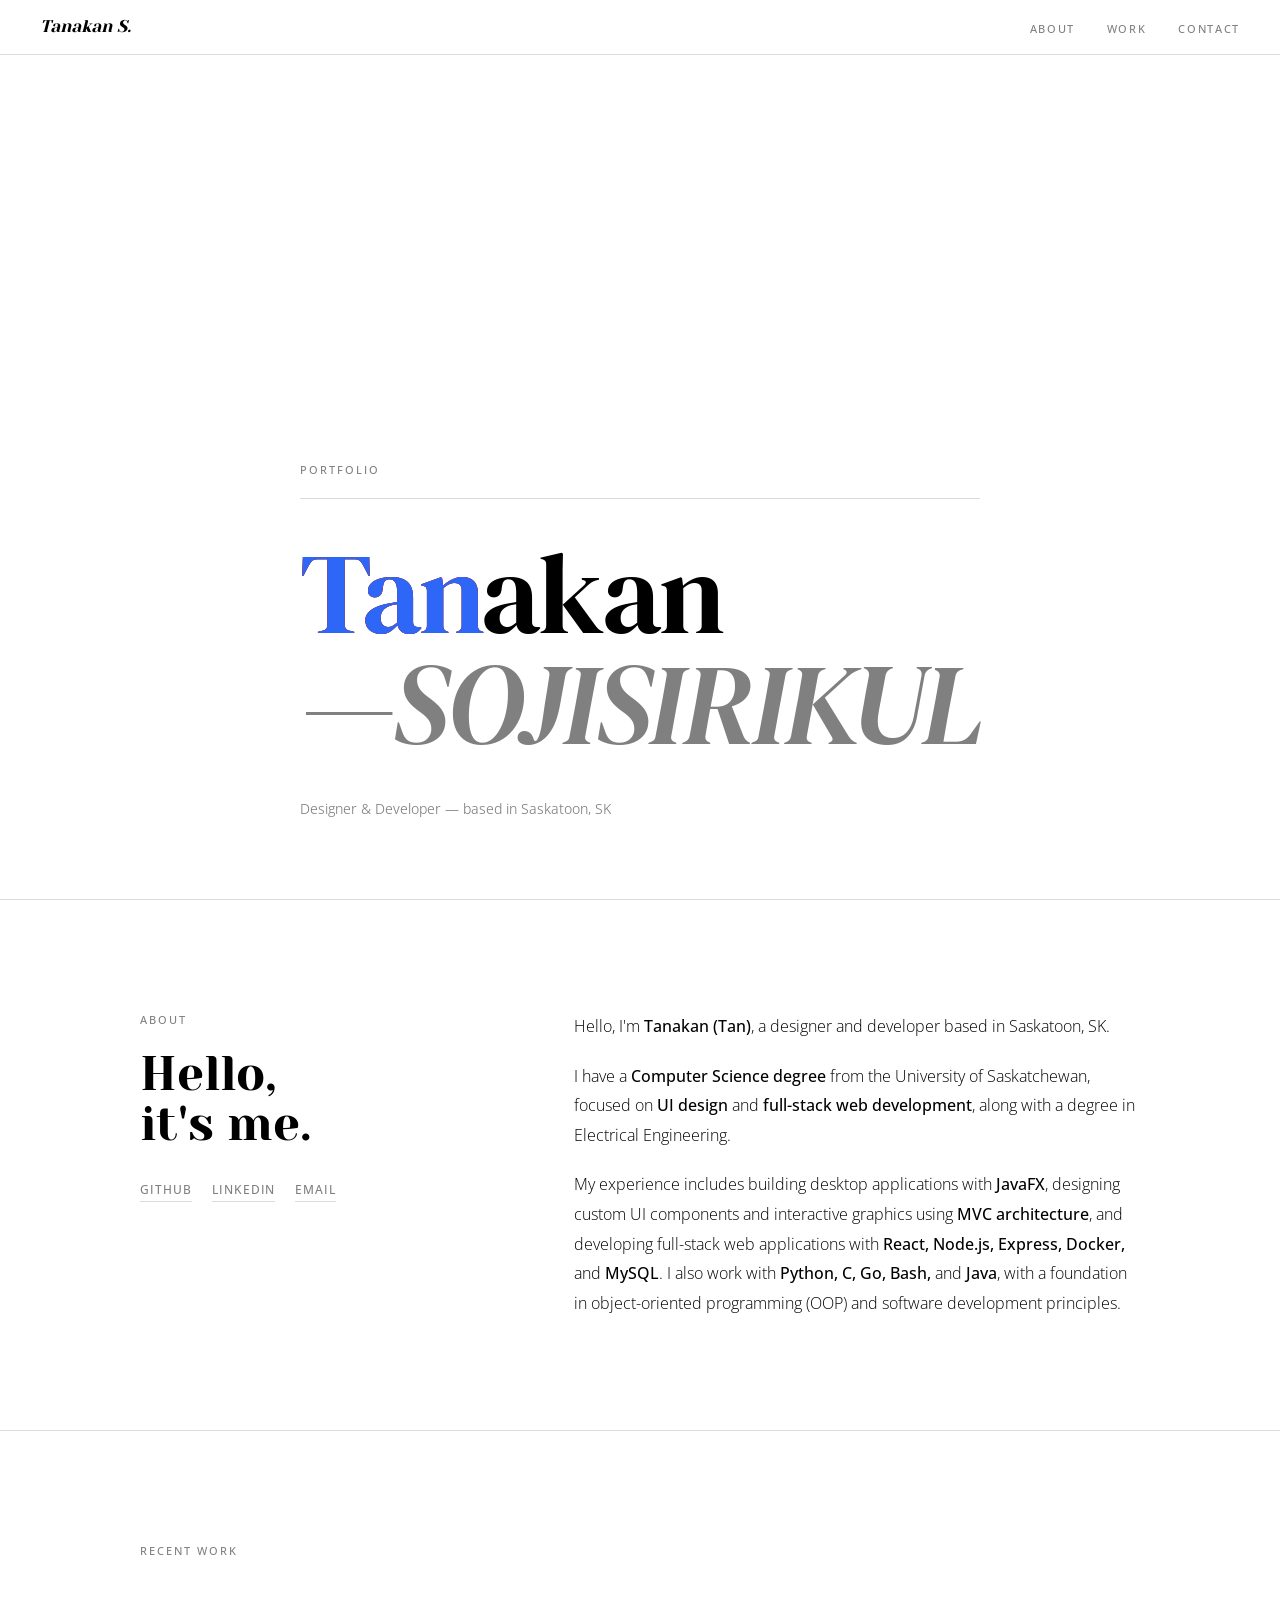
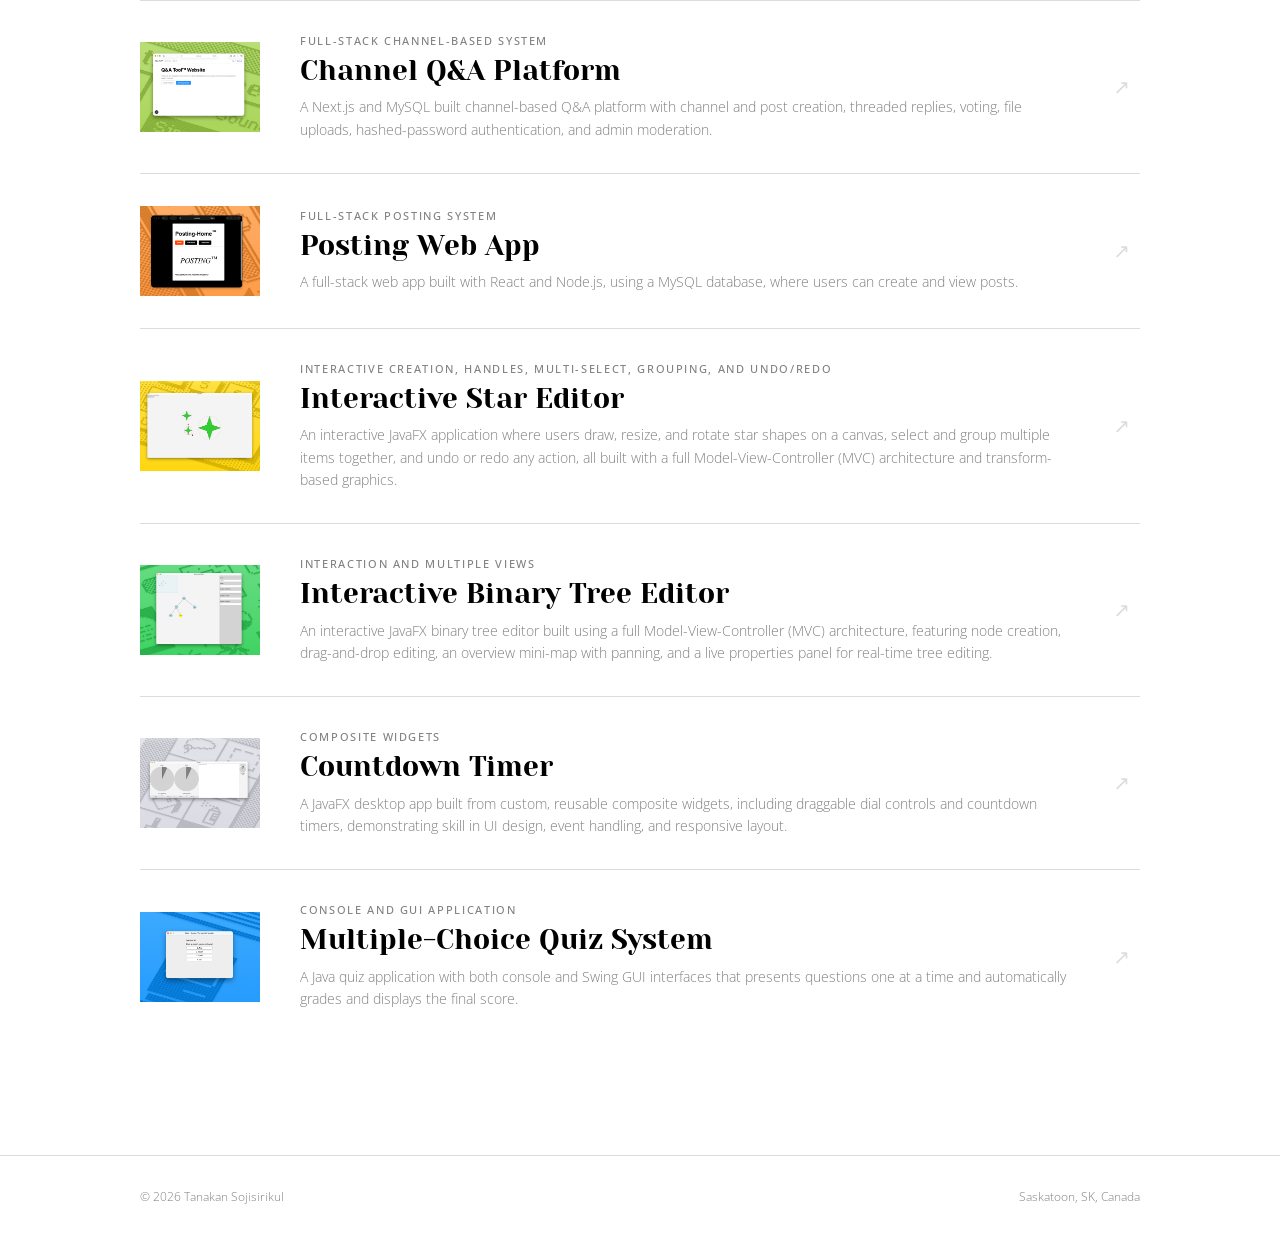
==== index.html @ da5c062e "update font" ====
<!DOCTYPE html>
<html lang="en">

<head>
    <meta charset="UTF-8" />
    <meta name="viewport" content="width=device-width, initial-scale=1.0" />
    <title>Tanakan S. — Portfolio</title>

    <!-- google font -->
    <link rel="preconnect" href="https://fonts.googleapis.com">
    <link rel="preconnect" href="https://fonts.gstatic.com" crossorigin>
    <link href="https://fonts.googleapis.com/css2?family=DM+Serif+Display:ital@0;1&family=Open+Sans:ital,wght@0,300..800;1,300..800&family=Yeseva+One&display=swap" rel="stylesheet">
        
    <!-- external web style -->
    <link rel="stylesheet" href="style.css" />
</head>

<body>

    <div id="view-home">


        <!-- navigation bar -->
        <nav id="navbar">
            <a id="nav-logo" href="index.html">Tanakan S.</a>
            <ul id="navbar-links">
                <li><a href="#about-section">About</a></li>
                <li><a href="#work-section">Work</a></li>
                <li><a href="mailto:soji.tanakan@gmail.com">Contact</a></li>
            </ul>
        </nav>


        <!-- hero -->
        <section id="hero-section">
            <div class="container">

                <div id="hero-label">
                    <span>Portfolio</span>
                </div>

                <h1 id="hero-heading">
                    <span class="glitch" data-text="Tan">Tanakan</span><br />
                    <em>&mdash;SOJISIRIKUL</em>
                </h1>

                <p id="hero-sub">Designer &amp; Developer — based in Saskatoon, SK</p>

            </div>
        </section>

        <!-- about -->
        <section id="about-section">
            <div class="container">
                <div class="two-col">

                    <div class="col-left">
                        <p class="eyebrow">About</p>
                        <h2 class="about-heading">Hello,<br />it's me.</h2>
                        <div class="link-row">
                            <a class="text-link" href="https://github.com/tas199" target="_blank">GitHub</a>
                            <a class="text-link" href="https://www.linkedin.com/in/tansoji/" target="_blank">LinkedIn</a>
                            <a class="text-link" href="mailto:soji.tanakan@gmail.com">Email</a>
                        </div>
                    </div>

                    <div class="col-right bio-text">
                        <p>
                            Hello, I'm <strong>Tanakan (Tan)</strong>, a designer and developer based in Saskatoon, SK.
                        </p>
                        <p>
                            I have a <strong>Computer Science degree</strong> from the University of Saskatchewan, focused on <strong>UI design</strong> and <strong>full-stack web development</strong>, along with a degree in Electrical Engineering.
                        </p>
                        <p>
                            My experience includes building desktop applications with <strong>JavaFX</strong>, designing custom UI components and interactive graphics using <strong>MVC architecture</strong>, and developing full-stack web applications with <strong>React, Node.js, Express, Docker,</strong> and <strong>MySQL</strong>. I also work with <strong>Python, C, Go, Bash,</strong> and <strong>Java</strong>, with a foundation in object-oriented programming (OOP) and software development principles.
                        </p>
                    </div>

                </div>
            </div>
        </section>

        <!-- projects -->
        <section id="work-section">
            <div class="container">

                <p class="eyebrow">Recent Work</p>

                <div id="project-list">

                    <!-- project cmpt353_qa -->
                    <a class="project-row" href="projects/cmpt353_qa.html">
                        <div class="project-thumb">
                            <img src="images/cmpt353_qa/cover.png" alt="cmpt353_qa" />
                        </div>
                        <div class="project-info">
                            <p class="project-tag">Full-Stack Channel-Based System</p>
                            <h3 class="project-title">Channel Q&A Platform</h3>
                            <p class="project-desc">A Next.js and MySQL built channel-based Q&A platform with channel and post creation, threaded replies, voting, file uploads, hashed-password authentication, and admin moderation.</p>
                        </div>
                        <span class="project-arrow">↗ &nbsp</span>
                    </a>

                    <!-- project cmpt353_a4 -->
                    <a class="project-row" href="projects/cmpt353_a4.html">
                        <div class="project-thumb">
                            <img src="images/cmpt353_a4/cover.png" alt="cmpt353_a4" />
                        </div>
                        <div class="project-info">
                            <p class="project-tag">Full-Stack Posting System</p>
                            <h3 class="project-title">Posting Web App</h3>
                            <p class="project-desc">A full-stack web app built with React and Node.js, using a MySQL database, where users can create and view posts.</p>
                        </div>
                        <span class="project-arrow">↗ &nbsp</span>
                    </a>

                    <!-- project cmpt381_a4 -->
                    <a class="project-row" href="projects/cmpt381_a4.html">
                        <div class="project-thumb">
                            <img src="images/cmpt381_a4/cover.png" alt="cmpt381_a4" />
                        </div>
                        <div class="project-info">
                            <p class="project-tag">Interactive Creation, Handles, Multi-Select, Grouping, and Undo/Redo</p>
                            <h3 class="project-title">Interactive Star Editor</h3>
                            <p class="project-desc">An interactive JavaFX application where users draw, resize, and rotate star shapes on a canvas, select and group multiple items together, and undo or redo any action, all built with a full Model-View-Controller (MVC) architecture and transform-based graphics.</p>
                        </div>
                        <span class="project-arrow">↗ &nbsp</span>
                    </a>

                    <!-- project cmpt381_a3 -->
                    <a class="project-row" href="projects/cmpt381_a3.html">
                        <div class="project-thumb">
                            <img src="images/cmpt381_a3/cover.png" alt="cmpt381_a3" />
                        </div>
                        <div class="project-info">
                            <p class="project-tag">Interaction and Multiple Views</p>
                            <h3 class="project-title">Interactive Binary Tree Editor</h3>
                            <p class="project-desc">An interactive JavaFX binary tree editor built using a full Model-View-Controller (MVC) architecture, featuring node creation, drag-and-drop editing, an overview mini-map with panning, and a live properties panel for real-time tree editing.</p>
                        </div>
                        <span class="project-arrow">↗ &nbsp</span>
                    </a>

                    <!-- project cmpt381_a2 -->
                    <a class="project-row" href="projects/cmpt381_a2.html">
                        <div class="project-thumb">
                            <img src="images/cmpt381_a2/cover.png" alt="cmpt381_a2" />
                        </div>
                        <div class="project-info">
                            <p class="project-tag">Composite Widgets</p>
                            <h3 class="project-title">Countdown Timer</h3>
                            <p class="project-desc">A JavaFX desktop app built from custom, reusable composite widgets, including draggable dial controls and countdown timers, demonstrating skill in UI design, event handling, and responsive layout.</p>
                        </div>
                        <span class="project-arrow">↗ &nbsp</span>
                    </a>

                    <!-- project cmpt270_a5 -->
                    <a class="project-row" href="projects/cmpt270_a5.html">
                        <div class="project-thumb">
                            <img src="images/cmpt270_a5/cover.png" alt="cmpt270_a5" />
                        </div>
                        <div class="project-info">
                            <p class="project-tag">Console and GUI Application</p>
                            <h3 class="project-title">Multiple-Choice Quiz System</h3>
                            <p class="project-desc">A Java quiz application with both console and Swing GUI interfaces that presents questions one at a time and automatically grades and displays the final score.</p>
                        </div>
                        <span class="project-arrow">↗ &nbsp</span>
                    </a>

                    <!-- additional project -->
                </div>
            </div>
        </section>

        <!-- footer -->
        <footer id="site-footer">
            <div class="container footer-inner">
                <span>© 2026 Tanakan Sojisirikul</span>
                <span>Saskatoon, SK, Canada</span>
            </div>
        </footer>
    
    </div>

</body>
</html>
---- style.css ----
/*
 * css variables and reset
 */
:root {
    --font-hero     : "DM Serif Display", serif;
    --font-heading  : "Yeseva One", serif;
    --font-body     : "Open Sans", sans-serif, system-ui;

    --color-ink     : black;
    --color-muted   : gray;
    --color-border  : gainsboro;
    --color-hover   : whitesmoke;

    --max-width     : 1080px;
    --side-padding  : 2.5rem;
    --section-gap   : 7rem;
    --nav-height    : 55px;
}

* {
    box-sizing: border-box;
    margin: 0;
    padding: 0;
}

*::before {
    box-sizing: border-box;
    margin: 0;
    padding: 0;
}

*::after {
    box-sizing: border-box;
    margin: 0;
    padding: 0;
}

html {
    scroll-behavior: smooth;
}

body {
    font-family: var(--font-body);
    color: var(--color-ink);
    background: white;
    line-height: 1.5;
    -webkit-font-smoothing: antialiased;
}

img {
    display: block;
    max-width: 100%;
}

a {
    color: inherit;
    text-decoration: none;
}

ul {
    list-style: none;
}

button {
    border: none;
    background: none;
    font: inherit;
    cursor: pointer;
    padding: 0;
}

strong {
    font-weight: 500;
}

/*
 * navigation bar
 */
#navbar {
    position: fixed;
    top: 0;
    left: 0;
    right: 0;
    height: var(--nav-height);
    display: flex;
    align-items: center;
    justify-content: space-between;
    padding: 0 var(--side-padding);
    background: white;
    border-bottom: 1px solid var(--color-border);
    z-index: 100;
}

#nav-logo {
    font-family: var(--font-heading);
    font-style: italic;
    font-size: 1.0625rem;
    cursor: pointer;
}

#navbar-links {
    display: flex;
    gap: 2rem;
}

#navbar-links a {
    font-size: 0.6875rem;
    font-weight: 500;
    letter-spacing: 0.15em;
    text-transform: uppercase;
    color: var(--color-muted);
    cursor: pointer;
    transition: color 0.15s;
}

#navbar-links a:hover {
    color: var(--color-ink);
}

/*
 * hero title
 */
.container {
    max-width: var(--max-width);
    margin: 0 auto;
    padding: 0 var(--side-padding);
}

#hero-section {
    min-height: 100vh;
    display: flex;
    align-items: flex-end;
    padding-top: var(--nav-height);
    padding-bottom: 5rem;
    border-bottom: 1px solid var(--color-border);
}

#hero-label {
    display: flex;
    justify-content: space-between;
    font-size: 0.6875rem;
    font-weight: 500;
    letter-spacing: 0.18em;
    text-transform: uppercase;
    color: var(--color-muted);
    border-bottom: 1px solid var(--color-border);
    padding-bottom: 1.25rem;
    margin-bottom: 2.5rem;
}

#hero-heading {
    font-family: var(--font-hero);
    font-size: clamp(3.5rem, 9vw, 8rem);
    font-weight: 400;
    line-height: 0.95;
    letter-spacing: -0.025em;
    margin-bottom: 2.5rem;
}

#hero-heading em {
    font-style: italic;
    color: var(--color-muted);
}

/* glitch effect */
.glitch {
    position: relative;
    display: inline-block;
    color: black;
}

.glitch::before,
.glitch::after {
    content: attr(data-text);
    position: absolute;
    top: 0;
    left: 0;
    width: 100%;
    color: inherit;
}

.glitch::before {
    color: #EB212E;
    animation: glitch-shift 3s infinite;
}

.glitch::after {
    color: #2E67F8;
    animation: glitch-shift 3s infinite reverse;
}

@keyframes glitch-shift {
    0%, 92%, 100% { transform: translate(0, 0); clip-path: inset(0 0 100% 0); }
    93% { transform: translate(-3px, 1px); clip-path: inset(20% 0 40% 0); }
    94% { transform: translate(3px, -1px); clip-path: inset(60% 0 10% 0); }
    95% { transform: translate(-2px, 2px); clip-path: inset(10% 0 70% 0); }
    96% { transform: translate(2px, -2px); clip-path: inset(80% 0 5% 0); }
    97% { transform: translate(0, 0); clip-path: inset(0 0 100% 0); }
}

@media (prefers-reduced-motion: reduce) {
    .glitch::before,
    .glitch::after {
        animation: none;
        display: none;
    }
}

#hero-sub {
    font-size: 0.875rem;
    font-weight: 350;
    color: var(--color-muted);
}

/*
 * about section
 */
.eyebrow {
    font-size: 0.6875rem;
    font-weight: 500;
    letter-spacing: 0.18em;
    text-transform: uppercase;
    color: var(--color-muted);
    margin-bottom: 1.25rem;
}

.text-link {
    font-size: 0.75rem;
    font-weight: 500;
    letter-spacing: 0.08em;
    text-transform: uppercase;
    color: var(--color-muted);
    border-bottom: 1px solid var(--color-border);
    padding-bottom: 2px;
    transition: color 0.15s, border-color 0.15s;
}

.text-link:hover {
    color: var(--color-ink);
    border-color: var(--color-ink);
}

.two-col {
    display: grid;
    grid-template-columns: 1fr 1.6fr;
    gap: 5rem;
    align-items: start;
}

.col-left {
    position: sticky;
    top: calc(var(--nav-height) + 2rem);
}

#about-section {
    padding: var(--section-gap) 0;
    border-bottom: 1px solid var(--color-border);
}

.about-heading {
    font-family: var(--font-heading);
    font-size: clamp(2rem, 4vw, 3rem);
    font-weight: 400;
    line-height: 1.05;
    margin-bottom: 2rem;
}

.link-row {
    display: flex;
    gap: 1.25rem;
    flex-wrap: wrap;
}

.bio-text p {
    font-size: 1rem;
    font-weight: 300;
    line-height: 1.85;
}

.bio-text p + p {
    margin-top: 1.25rem;
}

/*
 * projects section
 */
 #work-section {
    padding: var(--section-gap) 0;
    border-bottom: 1px solid var(--color-border);
}

#project-list {
    margin-top: 2.5rem;
}

.project-row {
    display: grid;
    grid-template-columns: 120px 1fr 2rem;
    gap: 2.5rem;
    align-items: center;
    padding: 2rem 0;
    border-top: 1px solid var(--color-border);
    cursor: pointer;
    transition: background 0.15s;
}

.project-row:hover {
    background: var(--color-hover);
}

.project-thumb {
    width: 120px;
    aspect-ratio: 4 / 3;
    overflow: hidden;
}

.project-thumb img {
    width: 100%;
    height: 100%;
    object-fit: cover;
}

.project-info {
    min-width: 0;
}

.project-tag {
    font-size: 0.6875rem;
    font-weight: 500;
    letter-spacing: 0.15em;
    text-transform: uppercase;
    color: var(--color-muted);
    margin-bottom: 0.4rem;
}

.project-title {
    font-family: var(--font-heading);
    font-size: clamp(1.2rem, 2.5vw, 1.75rem);
    font-weight: 400;
    line-height: 1.1;
    margin-bottom: 0.6rem;
}

.project-desc {
    font-size: 0.875rem;
    font-weight: 300;
    color: var(--color-muted);
    line-height: 1.6;
}

.project-arrow {
    font-size: 1.25rem;
    color: var(--color-border);
    text-align: right;
    transition: color 0.15s;
}

.project-row:hover .project-arrow {
    color: var(--color-ink);
}

/*
 * footer
 */
#site-footer { padding: 2rem 0; }

.footer-inner {
    display: flex;
    justify-content: space-between;
    font-size: 0.75rem;
    font-weight: 300;
    color: var(--color-muted);
}

/*
 * project detail
 */

#detail-topbar {
    margin-top: var(--nav-height);
    border-bottom: 1px solid var(--color-border);
}

.topbar-inner {
    display: flex;
    justify-content: space-between;
    align-items: center;
    height: 48px;
}

#back-btn {
    font-size: 0.6875rem;
    font-weight: 500;
    letter-spacing: 0.12em;
    text-transform: uppercase;
    color: var(--color-muted);
    transition: color 0.15s;
}

#back-btn:hover {
    color: var(--color-ink);
}

#detail-index {
    font-size: 0.6875rem;
    font-weight: 500;
    letter-spacing: 0.15em;
    text-transform: uppercase;
    color: var(--color-muted);
}

/* hero: title left, meta right */
#detail-hero {
    padding-top: 4rem;
    padding-bottom: 0;
    padding-left: 0;
    padding-right: 0;
}

.detail-header {
    display: grid;
    grid-template-columns: 1fr 1fr;
    gap: 4rem;
    align-items: end;
    margin-bottom: 3rem;
}

#detail-title {
    font-family: var(--font-heading);
    font-size: clamp(2.5rem, 6vw, 5rem);
    font-weight: 400;
    line-height: 0.95;
    letter-spacing: -0.025em;
}

#detail-title em {
    font-style: italic;
    color: var(--color-muted);
}

/* meta rows (year / role / tools / link) */
#detail-meta {
    display: flex;
    flex-direction: column;
    gap: 1.25rem;
}

.meta-row {
    display: flex;
    flex-direction: column;
    gap: 4px;
    padding-top: 1rem;
    border-top: 1px solid var(--color-border);
}

.meta-label {
    font-size: 0.625rem;
    font-weight: 500;
    letter-spacing: 0.2em;
    text-transform: uppercase;
    color: var(--color-muted);
}

.meta-value {
    font-size: 0.9375rem;
    font-weight: 300;
}

.meta-value a {
    border-bottom: 1px solid var(--color-border);
    transition: border-color 0.15s;
}

.meta-value a:hover {
    border-color: var(--color-ink);
}

#detail-cover {
    width: 100%;
    aspect-ratio: 16 / 9;
    object-fit: cover;
}

/* body rows */
.content-row {
    display: grid;
    grid-template-columns: 1fr 1.6fr;
    gap: 4rem;
    padding: 3rem 0;
    border-top: 1px solid var(--color-border);
    align-items: start;
}

.content-row-label {
    font-size: 0.6875rem;
    font-weight: 500;
    letter-spacing: 0.18em;
    text-transform: uppercase;
    color: var(--color-muted);
}

.content-row-text p {
    font-size: 0.9375rem;
    font-weight: 300;
    line-height: 1.8;
}

.content-row-text p + p {
    margin-top: 1rem;
}

/* gallery: wide image on top, two below */
.gallery {
    display: grid;
    grid-template-columns: 1fr 1fr;
    gap: 1px;
    border-top: 1px solid var(--color-border);
    padding-top: 3rem;
    margin-bottom: var(--section-gap);
}

.gallery-item {
    position: relative;
    overflow: hidden;
}

.gallery-item img {
    width: 100%;
    aspect-ratio: 4 / 3;
    object-fit: cover;
    border: 2px solid white;
}

.gallery-item.wide {
    grid-column: 1 / -1;
}

.gallery-item.wide img {
    aspect-ratio: 21 / 9;
    margin-bottom: 1px;
}

.gallery-item figcaption {
    position: absolute;
    left: 0.75rem;
    bottom: 0.75rem;
    max-width: calc(100% - 1.5rem);
    padding: 0.3rem 0.6rem;
    font-size: 0.6875rem;
    font-weight: 500;
    letter-spacing: 0.05em;
    color: gray;
    background: whitesmoke;
    line-height: 1.3;
}

#detail-next {
    border-top: 1px solid var(--color-border);
    padding: 3rem 0;
}

#next-link {
    display: flex;
    align-items: center;
    gap: 2rem;
    cursor: pointer;
}

#next-link .eyebrow {
    margin-bottom: 0.5rem;
}

#next-title {
    font-family: var(--font-heading);
    font-size: clamp(1.5rem, 3.5vw, 2.5rem);
    font-weight: 400;
    letter-spacing: -0.02em;
    transition: color 0.15s;
}

.next-arrow {
    font-size: 1.75rem;
    color: var(--color-border);
    margin-left: auto;
    transition: color 0.15s, transform 0.15s;
}

#next-link:hover #next-title {
    color: var(--color-muted);
}

#next-link:hover .next-arrow {
    color: var(--color-ink);
    transform: translateX(6px);
}

/*
 * mobile responsive
 */
 /* stacks the project rows and two column grids into one column */
 @media (max-width: 720px) {

    .two-col {
        grid-template-columns: 1fr;
        gap: 2.5rem;
    }

    .col-left {
        position: static;
    }

    .project-row {
        grid-template-columns: 1fr 2rem;
        grid-template-rows: auto auto;
    }

    .project-thumb {
        grid-row: 1;
        grid-column: 1 / -1;
        width: 100%;
        aspect-ratio: 16 / 9;
    }

    .project-info {
        grid-row: 2;
        grid-column: 1;
    }

    .project-arrow {
        grid-row: 2;
        grid-column: 2;
        align-self: center;
    }

    .detail-header {
        grid-template-columns: 1fr;
        gap: 2rem;
    }

    .content-row {
        grid-template-columns: 1fr;
        gap: 1rem;
    }

    .gallery {
        grid-template-columns: 1fr;
    }

    .gallery-img.wide {
        grid-column: 1;
    }

}
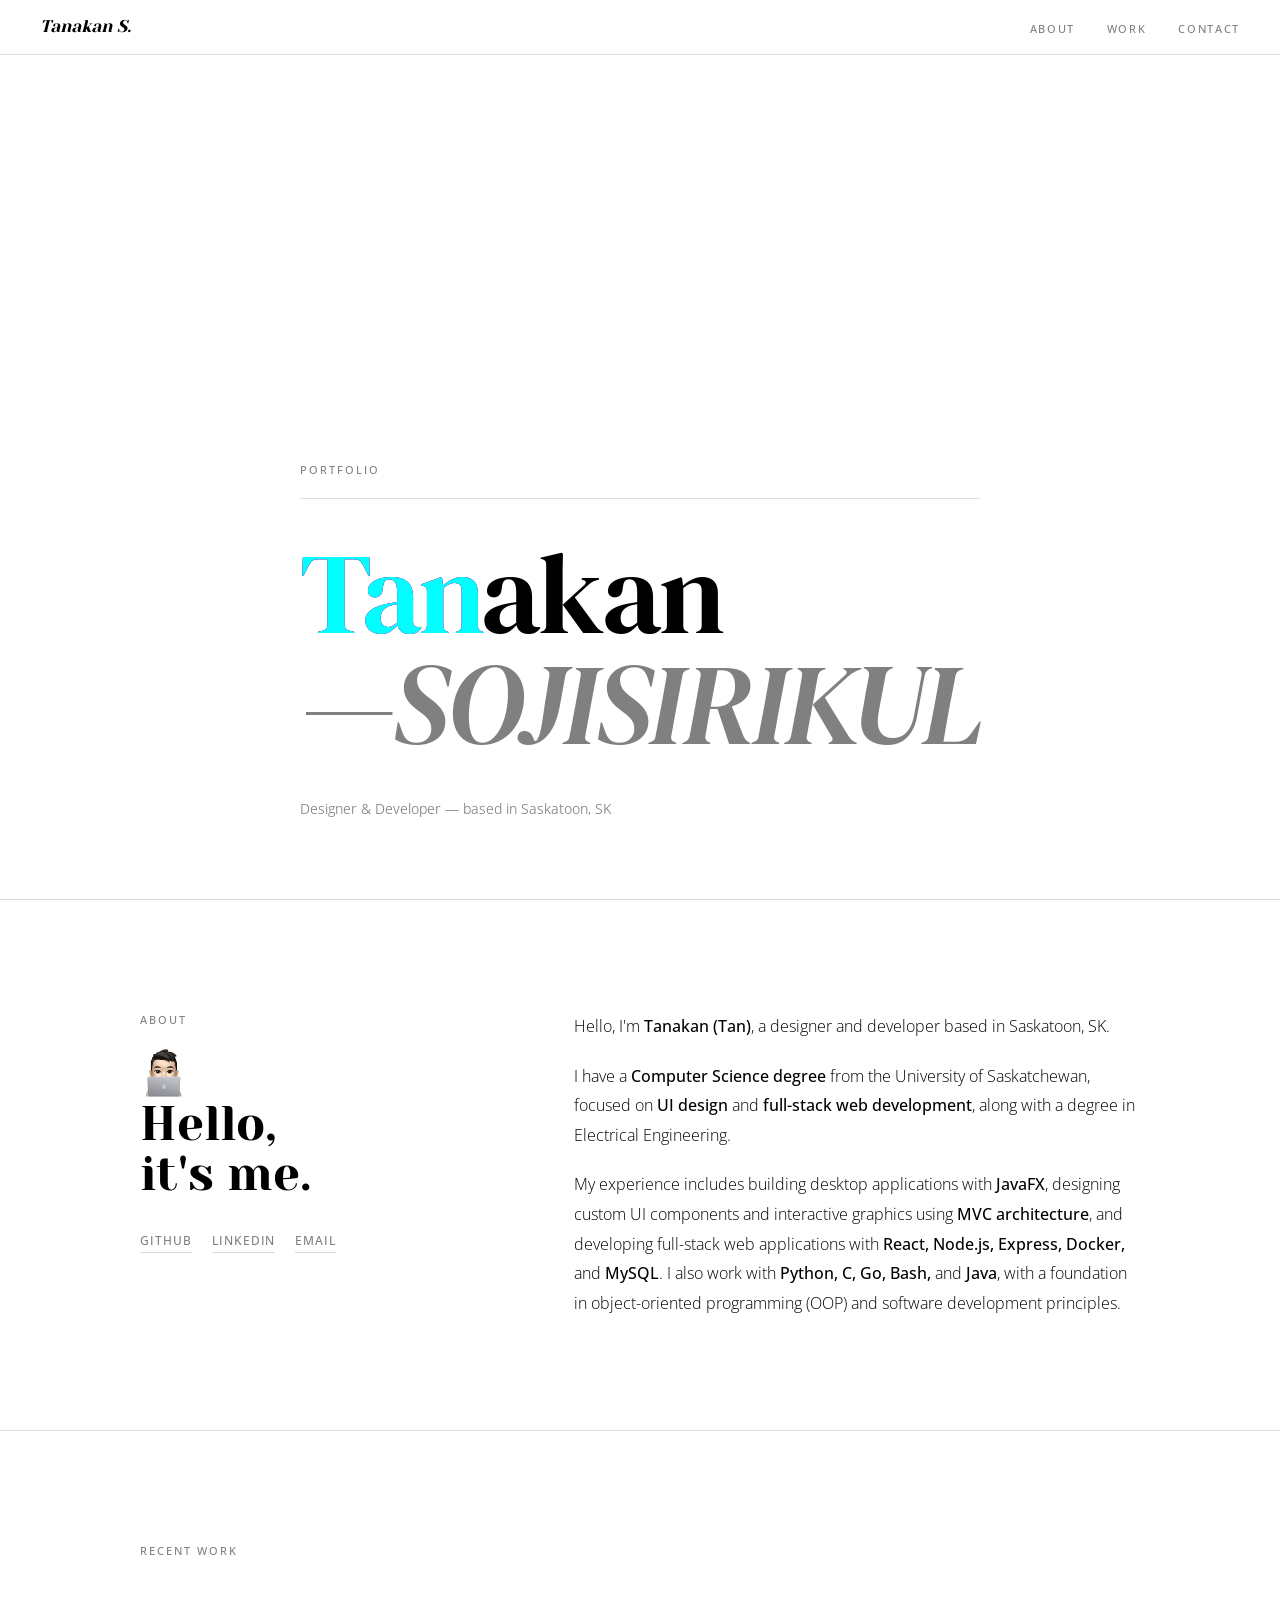
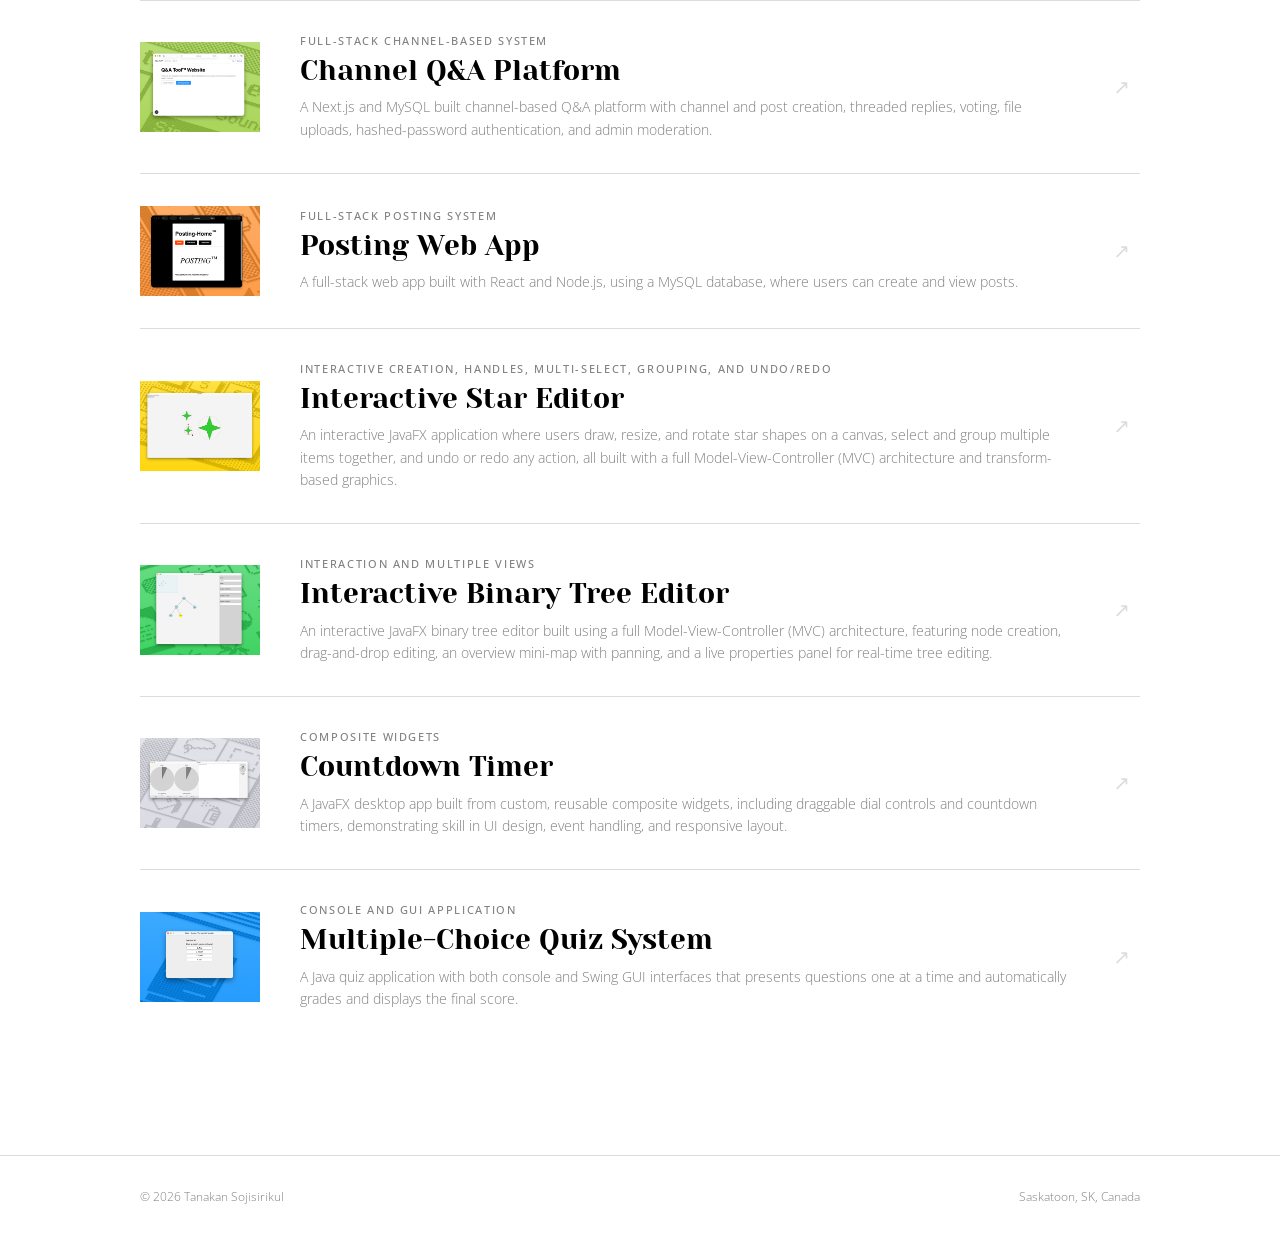
==== commit b5cf9fb8: "add emoji in about heading" ====
--- a/index.html
+++ b/index.html
@@ -56,7 +56,9 @@
 
                     <div class="col-left">
                         <p class="eyebrow">About</p>
-                        <h2 class="about-heading">Hello,<br />it's me.</h2>
+                        <h2 class="about-heading">
+                            <img src="images/other/tan_emoji.png" class="emoji-img" alt="Tan emoji"><br />Hello,<br />it's me.
+                        </h2>
                         <div class="link-row">
                             <a class="text-link" href="https://github.com/tas199" target="_blank">GitHub</a>
                             <a class="text-link" href="https://www.linkedin.com/in/tansoji/" target="_blank">LinkedIn</a>
--- a/style.css
+++ b/style.css
@@ -180,12 +180,12 @@
 }
 
 .glitch::before {
-    color: #EB212E;
+    color: magenta;
     animation: glitch-shift 3s infinite;
 }
 
 .glitch::after {
-    color: #2E67F8;
+    color: cyan;
     animation: glitch-shift 3s infinite reverse;
 }
 
@@ -263,6 +263,13 @@
     font-weight: 400;
     line-height: 1.05;
     margin-bottom: 2rem;
+}
+
+.emoji-img {
+  height: 1em;
+  width: 1em;
+  vertical-align: -0.15em;
+  display: inline-block;
 }
 
 .link-row {
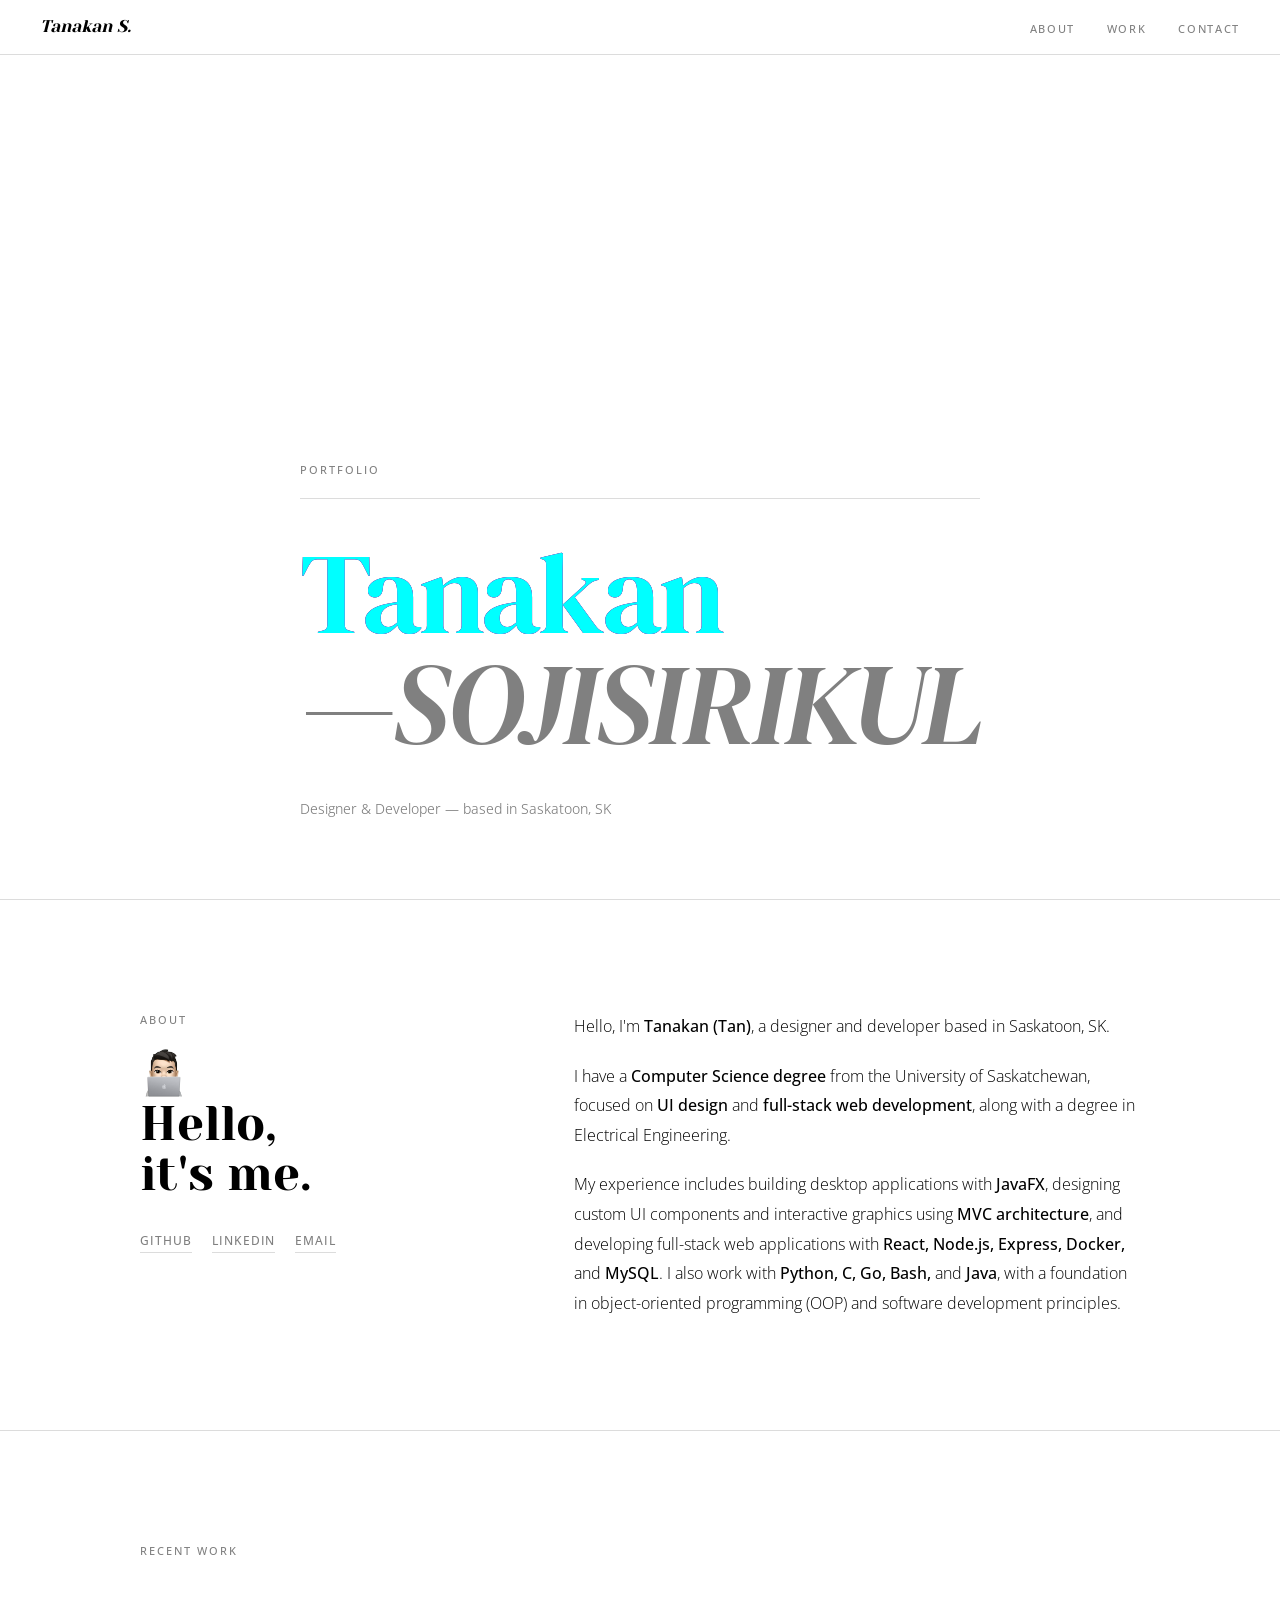
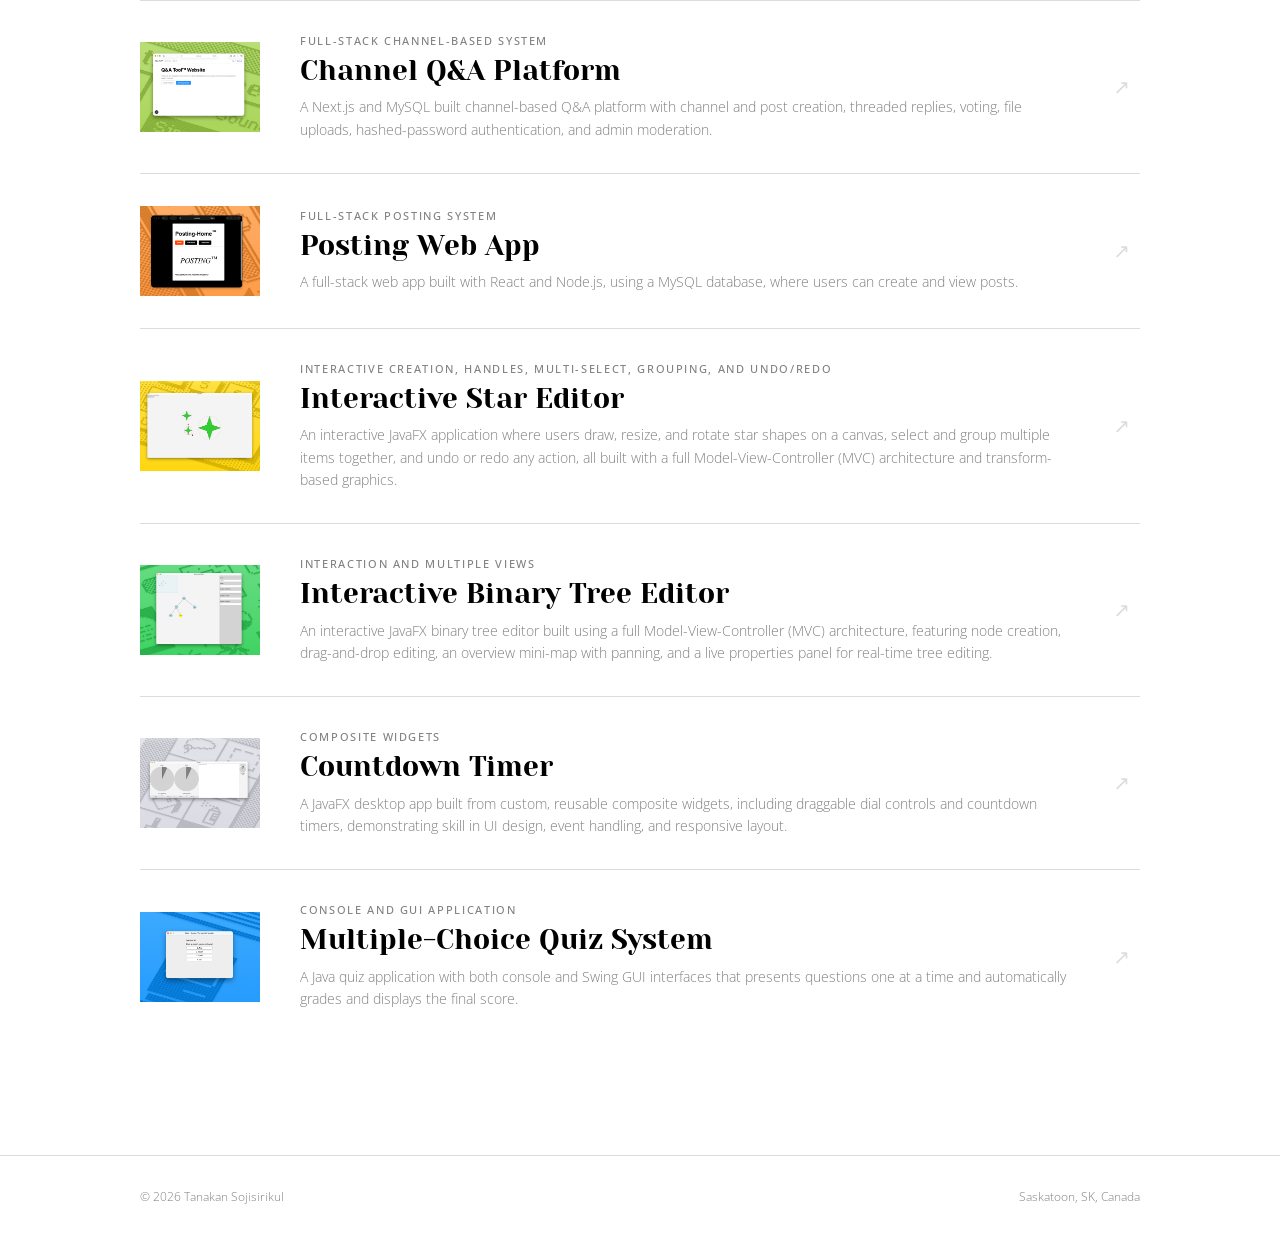
==== commit 5aac5642: "improve glitch effect" ====
--- a/index.html
+++ b/index.html
@@ -40,7 +40,7 @@
                 </div>
 
                 <h1 id="hero-heading">
-                    <span class="glitch" data-text="Tan">Tanakan</span><br />
+                    <span class="glitch" data-text="Tanakan">Tanakan</span><br />
                     <em>&mdash;SOJISIRIKUL</em>
                 </h1>
 
--- a/style.css
+++ b/style.css
@@ -162,7 +162,15 @@
     color: var(--color-muted);
 }
 
-/* glitch effect */
+#hero-sub {
+    font-size: 0.875rem;
+    font-weight: 350;
+    color: var(--color-muted);
+}
+
+/* 
+ * glitch effect 
+ */
 .glitch {
     position: relative;
     display: inline-block;
@@ -181,12 +189,12 @@
 
 .glitch::before {
     color: magenta;
-    animation: glitch-shift 3s infinite;
+    animation: glitch-shift 1.5s infinite;
 }
 
 .glitch::after {
     color: cyan;
-    animation: glitch-shift 3s infinite reverse;
+    animation: glitch-shift 1.5s infinite reverse;
 }
 
 @keyframes glitch-shift {
@@ -204,12 +212,6 @@
         animation: none;
         display: none;
     }
-}
-
-#hero-sub {
-    font-size: 0.875rem;
-    font-weight: 350;
-    color: var(--color-muted);
 }
 
 /*
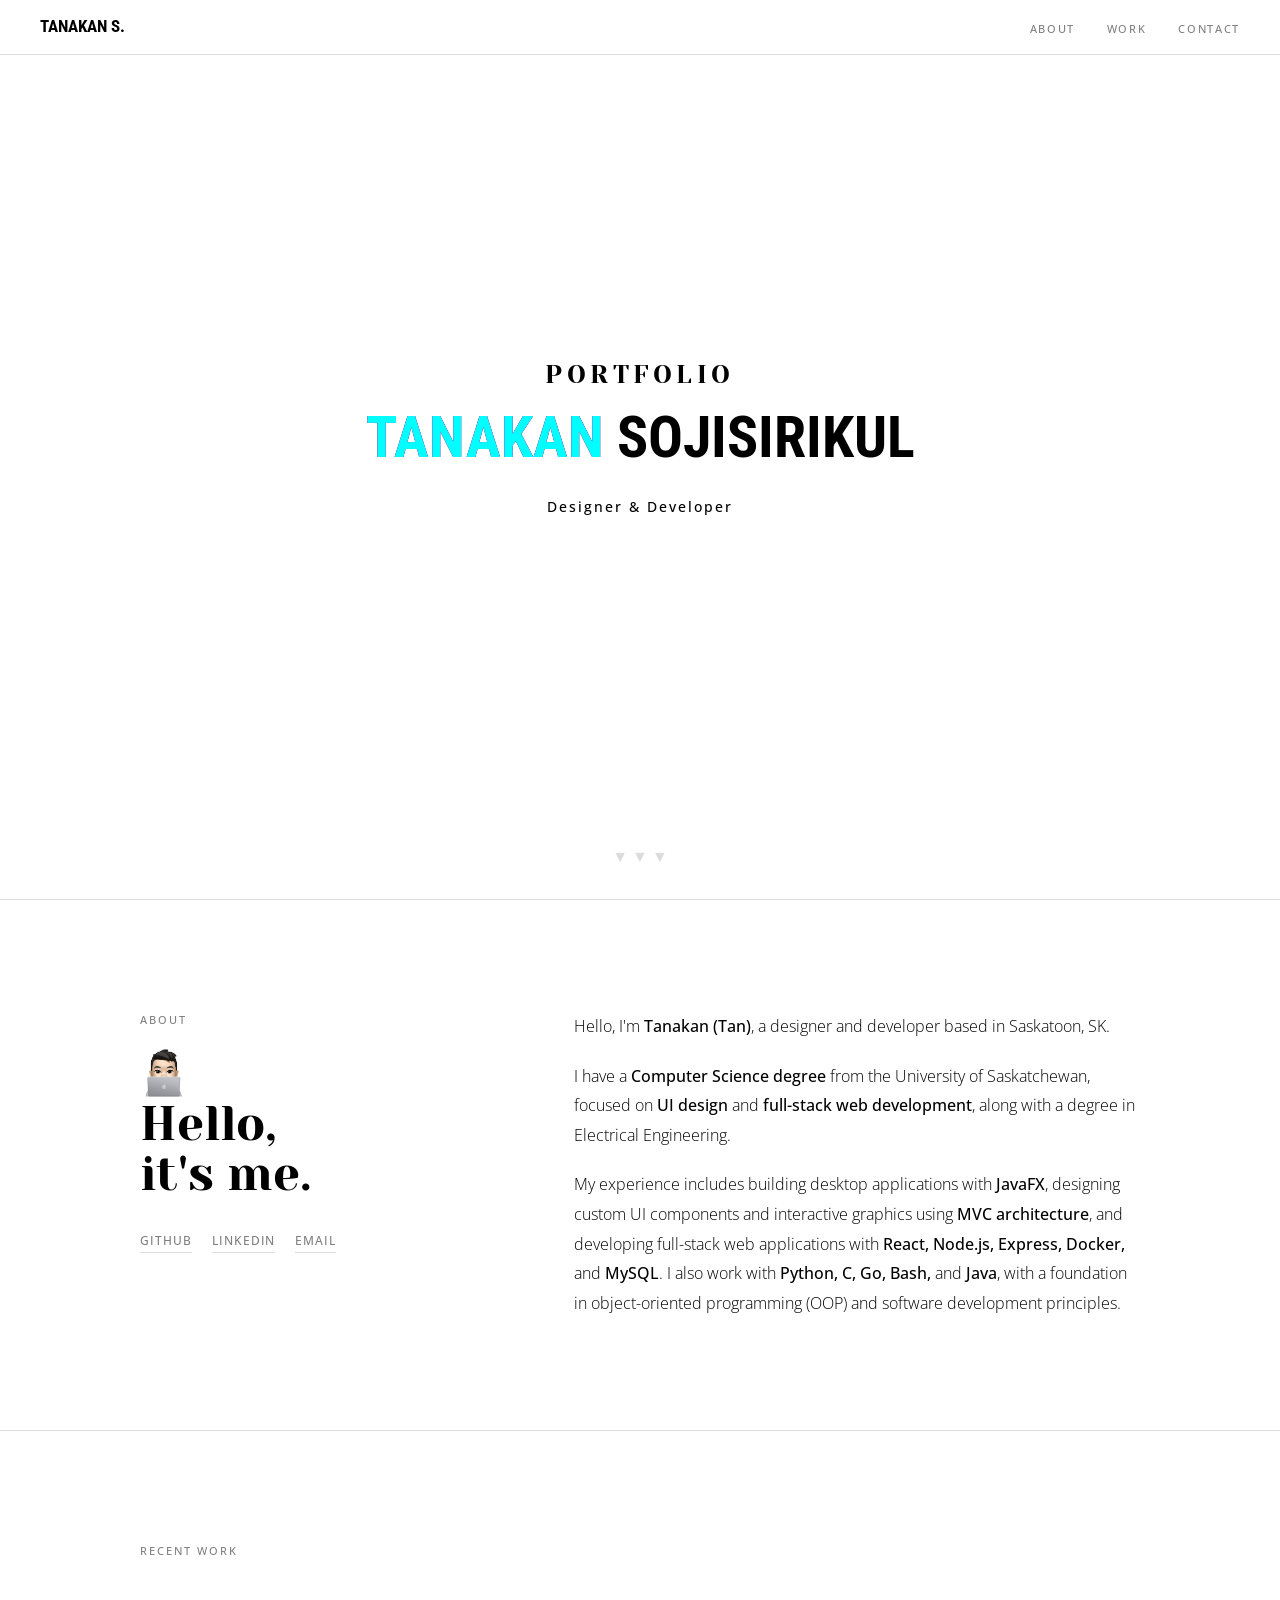
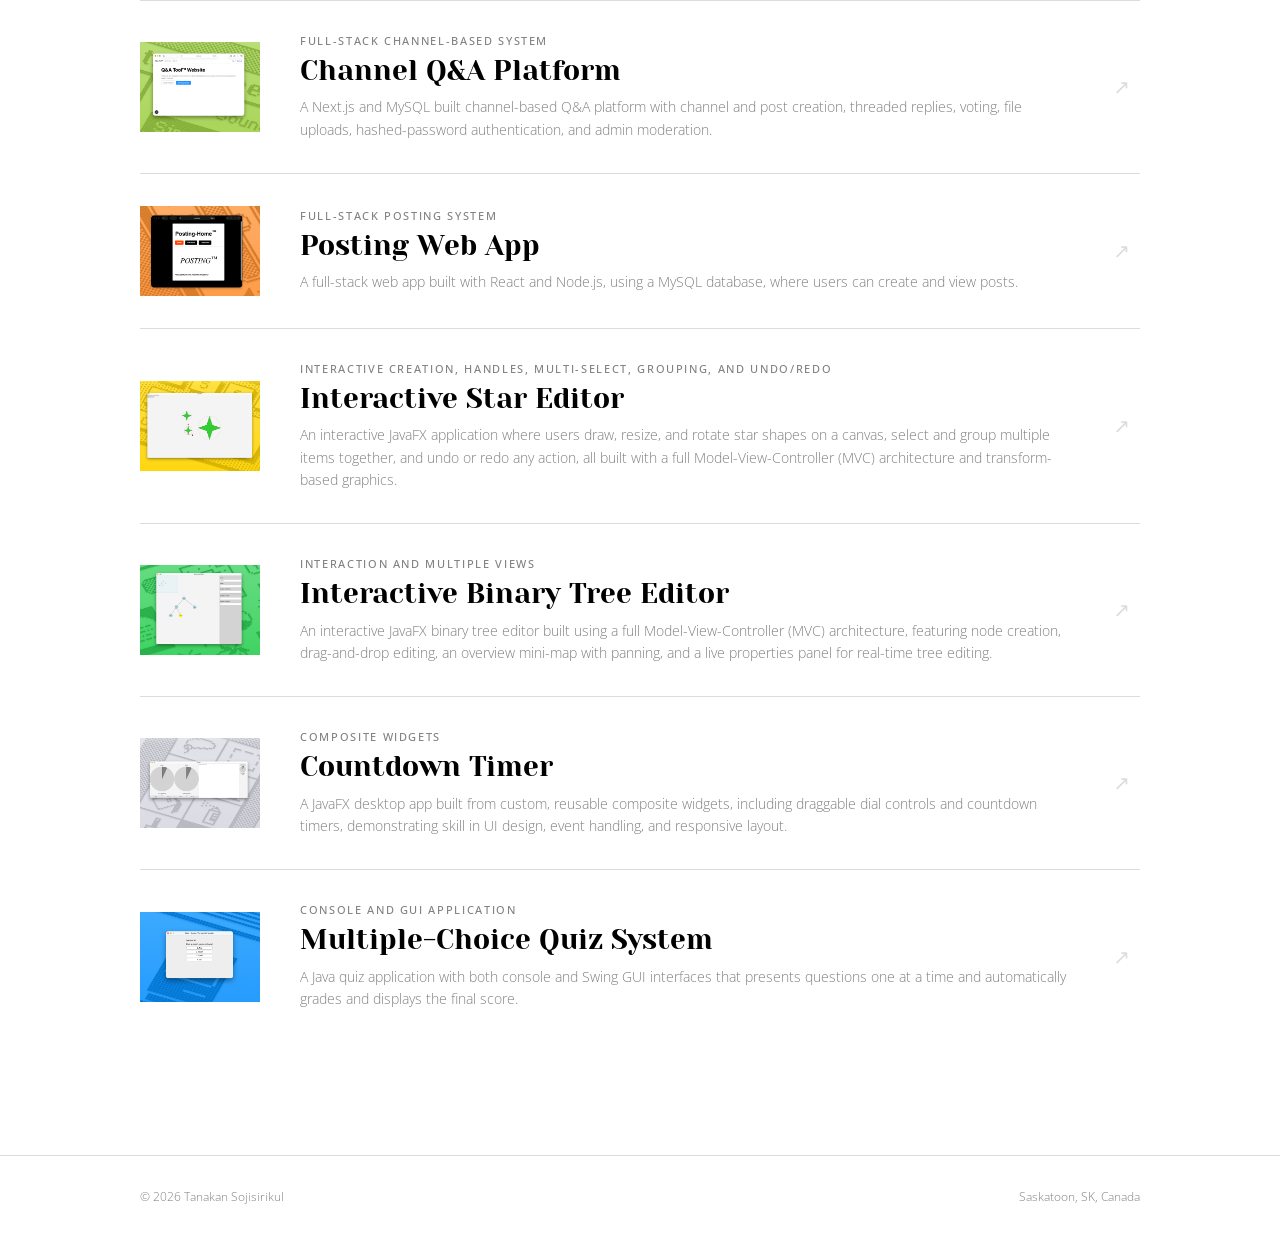
==== commit 6c551cfa: "change hero, add scroll indicator, fix favicon minor bug" ====
--- a/index.html
+++ b/index.html
@@ -4,12 +4,13 @@
 <head>
     <meta charset="UTF-8" />
     <meta name="viewport" content="width=device-width, initial-scale=1.0" />
+    <link rel="icon" type="image/x-icon" href="images/other/tan_icon.ico" />
     <title>Tanakan S. — Portfolio</title>
 
     <!-- google font -->
     <link rel="preconnect" href="https://fonts.googleapis.com">
     <link rel="preconnect" href="https://fonts.gstatic.com" crossorigin>
-    <link href="https://fonts.googleapis.com/css2?family=DM+Serif+Display:ital@0;1&family=Open+Sans:ital,wght@0,300..800;1,300..800&family=Yeseva+One&display=swap" rel="stylesheet">
+    <link href="https://fonts.googleapis.com/css2?family=Open+Sans:ital,wght@0,300..800;1,300..800&family=Roboto+Condensed:ital,wght@0,100..900;1,100..900&family=Yeseva+One&display=swap" rel="stylesheet">
         
     <!-- external web style -->
     <link rel="stylesheet" href="style.css" />
@@ -40,13 +41,14 @@
                 </div>
 
                 <h1 id="hero-heading">
-                    <span class="glitch" data-text="Tanakan">Tanakan</span><br />
-                    <em>&mdash;SOJISIRIKUL</em>
+                    <span class="glitch" data-text="Tanakan">Tanakan</span>
+                    SOJISIRIKUL
                 </h1>
 
-                <p id="hero-sub">Designer &amp; Developer — based in Saskatoon, SK</p>
+                <p id="hero-sub">Designer &amp; Developer</p>
 
             </div>
+            <div class="scroll-indicator">▼ ▼ ▼</div>
         </section>
 
         <!-- about -->
--- a/style.css
+++ b/style.css
@@ -2,9 +2,9 @@
  * css variables and reset
  */
 :root {
-    --font-hero     : "DM Serif Display", serif;
     --font-heading  : "Yeseva One", serif;
     --font-body     : "Open Sans", sans-serif, system-ui;
+    --font-name     : "Roboto Condensed", sans-serif;
 
     --color-ink     : black;
     --color-muted   : gray;
@@ -92,8 +92,9 @@
 }
 
 #nav-logo {
-    font-family: var(--font-heading);
-    font-style: italic;
+    font-family: var(--font-name);
+    text-transform: uppercase;
+    font-weight: 700;
     font-size: 1.0625rem;
     cursor: pointer;
 }
@@ -129,43 +130,39 @@
 #hero-section {
     min-height: 100vh;
     display: flex;
-    align-items: flex-end;
+    align-items: center;
     padding-top: var(--nav-height);
     padding-bottom: 5rem;
     border-bottom: 1px solid var(--color-border);
 }
 
 #hero-label {
-    display: flex;
-    justify-content: space-between;
-    font-size: 0.6875rem;
-    font-weight: 500;
-    letter-spacing: 0.18em;
-    text-transform: uppercase;
-    color: var(--color-muted);
-    border-bottom: 1px solid var(--color-border);
-    padding-bottom: 1.25rem;
-    margin-bottom: 2.5rem;
+    font-family: var(--font-heading);
+    font-size: clamp(1rem, 2vw, 1.75rem);
+    font-weight: 400;
+    letter-spacing: 0.175em;
+    text-transform: uppercase;
+    margin-bottom: 1rem;
+    text-align: center;
+
 }
 
 #hero-heading {
-    font-family: var(--font-hero);
-    font-size: clamp(3.5rem, 9vw, 8rem);
-    font-weight: 400;
+    font-family: var(--font-name);
+    font-size: clamp(2rem, 4.5vw, 4rem);
+    font-weight: 700;
     line-height: 0.95;
-    letter-spacing: -0.025em;
-    margin-bottom: 2.5rem;
-}
-
-#hero-heading em {
-    font-style: italic;
-    color: var(--color-muted);
+    text-transform: uppercase;
+    margin-bottom: 2rem;
+    text-align: center;
 }
 
 #hero-sub {
-    font-size: 0.875rem;
-    font-weight: 350;
-    color: var(--color-muted);
+    font-size: 0.85rem;
+    font-weight: 500;
+    letter-spacing: 0.15em;
+    text-align: center;
+
 }
 
 /* 
@@ -206,12 +203,31 @@
     97% { transform: translate(0, 0); clip-path: inset(0 0 100% 0); }
 }
 
-@media (prefers-reduced-motion: reduce) {
-    .glitch::before,
-    .glitch::after {
-        animation: none;
-        display: none;
-    }
+/* 
+ * scroll indicator
+ */
+ #hero-section {
+  position: relative;
+}
+
+.scroll-indicator {
+    position: absolute;
+    bottom: 2rem;
+    left: 50%;
+    transform: translateX(-50%);
+    text-align: center;
+    font-size: 1rem;
+    text-transform: uppercase;
+    color: var(--color-border);
+    line-height: 1.4;
+    animation: scroll-cycle 3s infinite;
+}
+
+@keyframes scroll-cycle {
+    0%, 66% { opacity: 0; transform: translate(-50%, 0); }
+    70% { opacity: 1; transform: translate(-50%, 0); }
+    83% { opacity: 1; transform: translate(-50%, 6px); }
+    100%, 66.01% { opacity: 0; transform: translate(-50%, 0); }
 }
 
 /*
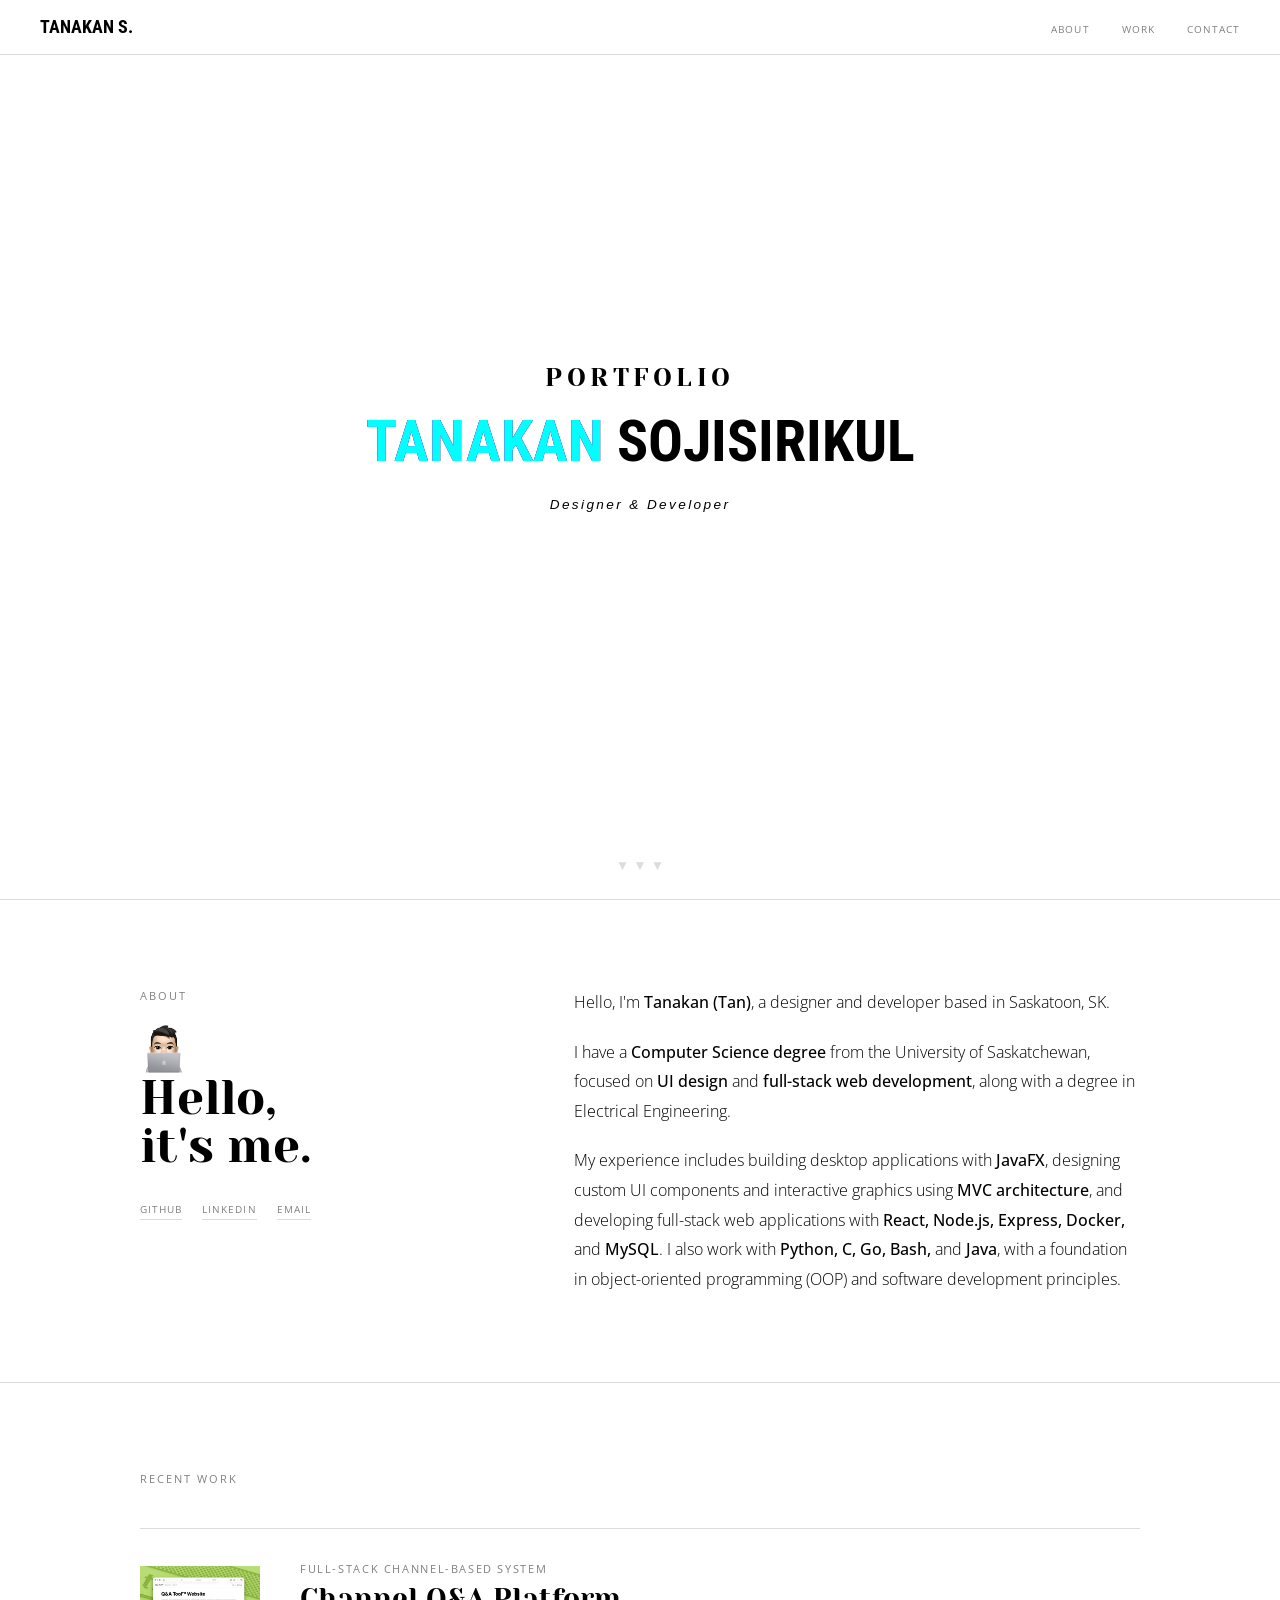
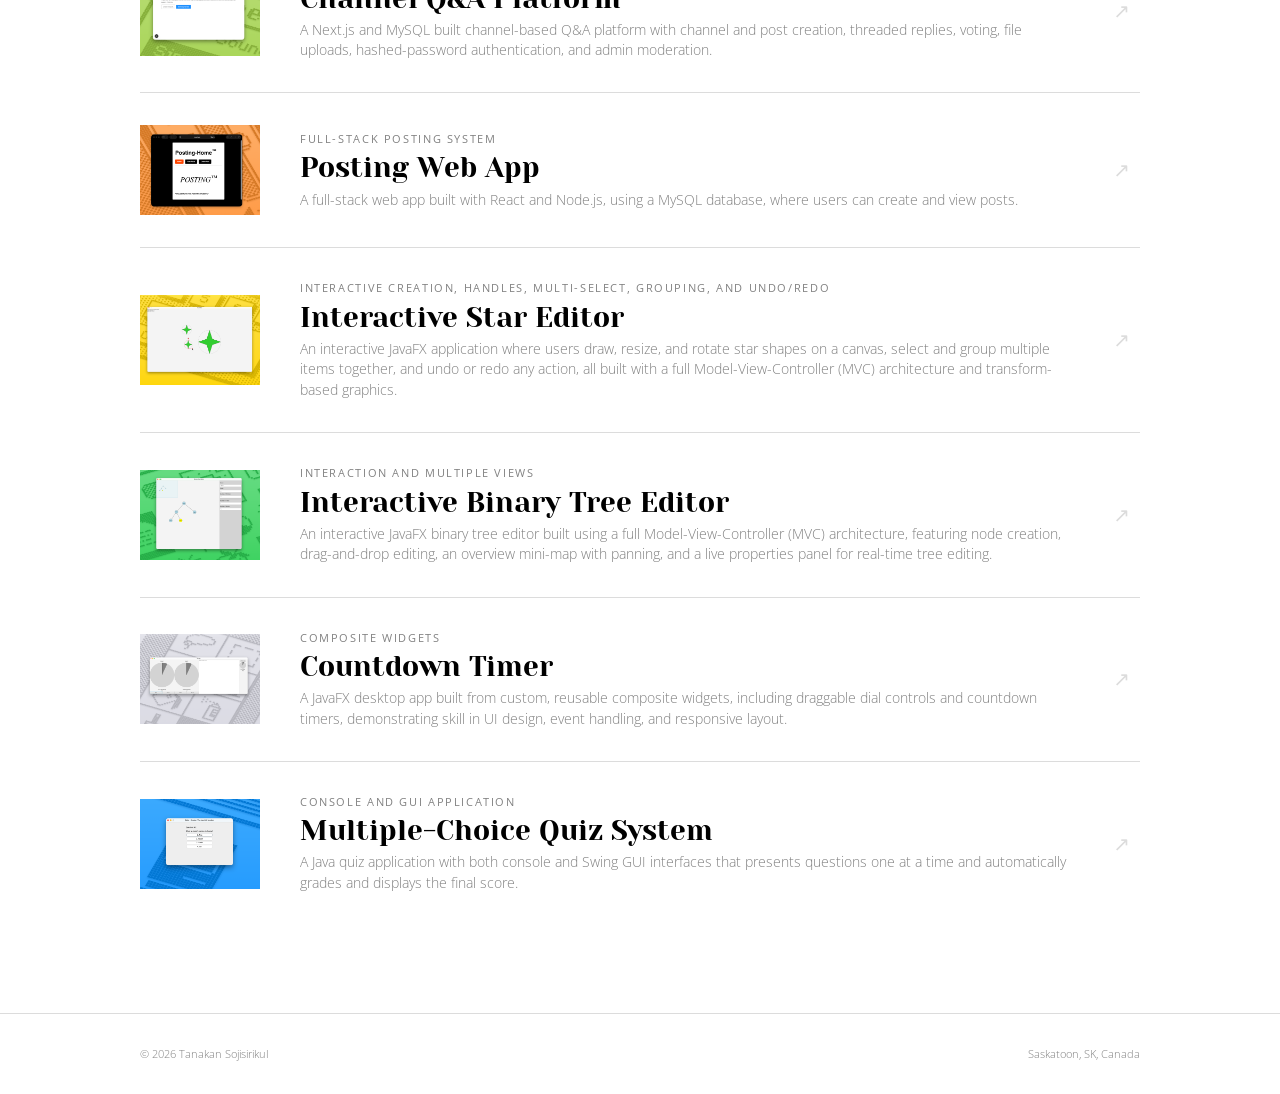
==== commit 8b421681: "organized css file" ====
--- a/index.html
+++ b/index.html
@@ -36,11 +36,11 @@
         <section id="hero-section">
             <div class="container">
 
-                <div id="hero-label">
+                <div id="hero-heading">
                     <span>Portfolio</span>
                 </div>
 
-                <h1 id="hero-heading">
+                <h1 id="hero-title">
                     <span class="glitch" data-text="Tanakan">Tanakan</span>
                     SOJISIRIKUL
                 </h1>
@@ -58,7 +58,7 @@
 
                     <div class="col-left">
                         <p class="eyebrow">About</p>
-                        <h2 class="about-heading">
+                        <h2 class="about-title">
                             <img src="images/other/tan_emoji.png" class="emoji-img" alt="Tan emoji"><br />Hello,<br />it's me.
                         </h2>
                         <div class="link-row">
--- a/style.css
+++ b/style.css
@@ -2,18 +2,37 @@
  * css variables and reset
  */
 :root {
-    --font-heading  : "Yeseva One", serif;
+    /* font */
+    --font-head     : "Yeseva One", serif;
     --font-body     : "Open Sans", sans-serif, system-ui;
     --font-name     : "Roboto Condensed", sans-serif;
 
+    /* color */
     --color-ink     : black;
     --color-muted   : gray;
     --color-border  : gainsboro;
     --color-hover   : whitesmoke;
 
+    /* size */
+    --size-link     : 0.65rem;
+    --size-tag      : 0.675rem;
+    --size-head     : 0.7rem;
+    --size-desc     : 0.85rem;
+    --size-body     : 0.95rem;
+
+    /* font space */
+    --space-link    : 0.1em;
+    --space-tag     : 0.15em;
+    --space-head    : 0.175em;
+
+    /* font weight */
+    --weight-thin   : 300;
+    --weight-reg    : 400;
+    --weight-bold   : 700;
+
     --max-width     : 1080px;
     --side-padding  : 2.5rem;
-    --section-gap   : 7rem;
+    --section-gap   : 5.5rem;
     --nav-height    : 55px;
 }
 
@@ -40,11 +59,11 @@
 }
 
 body {
+    -webkit-font-smoothing: antialiased;
+    background: white;
+    color: var(--color-ink);
     font-family: var(--font-body);
-    color: var(--color-ink);
-    background: white;
     line-height: 1.5;
-    -webkit-font-smoothing: antialiased;
 }
 
 img {
@@ -62,10 +81,10 @@
 }
 
 button {
+    background: none;
     border: none;
-    background: none;
+    cursor: pointer;
     font: inherit;
-    cursor: pointer;
     padding: 0;
 }
 
@@ -77,40 +96,39 @@
  * navigation bar
  */
 #navbar {
-    position: fixed;
-    top: 0;
-    left: 0;
-    right: 0;
-    height: var(--nav-height);
-    display: flex;
     align-items: center;
-    justify-content: space-between;
-    padding: 0 var(--side-padding);
     background: white;
     border-bottom: 1px solid var(--color-border);
+    display: flex;
+    height: var(--nav-height);
+    justify-content: space-between;
+    left: 0;
+    padding: 0 var(--side-padding);
+    position: fixed;
+    right: 0;
+    top: 0;
     z-index: 100;
 }
 
 #nav-logo {
+    cursor: pointer;
     font-family: var(--font-name);
-    text-transform: uppercase;
-    font-weight: 700;
-    font-size: 1.0625rem;
+    font-size: 1.15rem;
+    font-weight: var(--weight-bold);
+    text-transform: uppercase;
+}
+
+#navbar-links {
+    display: flex;
+    gap: 2rem;
+}
+
+#navbar-links a {
+    color: var(--color-muted);
     cursor: pointer;
-}
-
-#navbar-links {
-    display: flex;
-    gap: 2rem;
-}
-
-#navbar-links a {
-    font-size: 0.6875rem;
-    font-weight: 500;
-    letter-spacing: 0.15em;
-    text-transform: uppercase;
-    color: var(--color-muted);
-    cursor: pointer;
+    font-size: var(--size-link);
+    letter-spacing: var(--space-link);
+    text-transform: uppercase;
     transition: color 0.15s;
 }
 
@@ -122,147 +140,173 @@
  * hero title
  */
 .container {
+    margin: 0 auto;
     max-width: var(--max-width);
-    margin: 0 auto;
     padding: 0 var(--side-padding);
 }
 
 #hero-section {
+    align-items: center;
+    border-bottom: 1px solid var(--color-border);
+    display: flex;
     min-height: 100vh;
-    display: flex;
-    align-items: center;
+    padding-bottom: 5rem;
     padding-top: var(--nav-height);
-    padding-bottom: 5rem;
-    border-bottom: 1px solid var(--color-border);
-}
-
-#hero-label {
-    font-family: var(--font-heading);
+}
+
+#hero-heading {
+    font-family: var(--font-head);
     font-size: clamp(1rem, 2vw, 1.75rem);
-    font-weight: 400;
-    letter-spacing: 0.175em;
-    text-transform: uppercase;
+    font-weight: var(--weight-reg);
+    letter-spacing: var(--space-head);
     margin-bottom: 1rem;
     text-align: center;
-
-}
-
-#hero-heading {
+    text-transform: uppercase;
+}
+
+#hero-title {
     font-family: var(--font-name);
     font-size: clamp(2rem, 4.5vw, 4rem);
-    font-weight: 700;
-    line-height: 0.95;
-    text-transform: uppercase;
-    margin-bottom: 2rem;
+    font-weight: var(--weight-bold);
+    line-height: 1;
+    margin-bottom: 1.5rem;
     text-align: center;
+    text-transform: uppercase;
 }
 
 #hero-sub {
-    font-size: 0.85rem;
-    font-weight: 500;
-    letter-spacing: 0.15em;
+    font-size: var(--size-desc);
+    font-style: italic;
+    font-weight: var(--weight-thin);
+    letter-spacing: var(--space-head);
     text-align: center;
-
 }
 
 /* 
  * glitch effect 
  */
 .glitch {
+    color: black;
+    display: inline-block;
     position: relative;
-    display: inline-block;
-    color: black;
 }
 
 .glitch::before,
 .glitch::after {
+    color: inherit;
     content: attr(data-text);
+    left: 0;
     position: absolute;
     top: 0;
-    left: 0;
     width: 100%;
-    color: inherit;
 }
 
 .glitch::before {
+    animation: glitch-shift 1.5s infinite;
     color: magenta;
-    animation: glitch-shift 1.5s infinite;
 }
 
 .glitch::after {
+    animation: glitch-shift 1.5s infinite reverse;
     color: cyan;
-    animation: glitch-shift 1.5s infinite reverse;
 }
 
 @keyframes glitch-shift {
-    0%, 92%, 100% { transform: translate(0, 0); clip-path: inset(0 0 100% 0); }
-    93% { transform: translate(-3px, 1px); clip-path: inset(20% 0 40% 0); }
-    94% { transform: translate(3px, -1px); clip-path: inset(60% 0 10% 0); }
-    95% { transform: translate(-2px, 2px); clip-path: inset(10% 0 70% 0); }
-    96% { transform: translate(2px, -2px); clip-path: inset(80% 0 5% 0); }
-    97% { transform: translate(0, 0); clip-path: inset(0 0 100% 0); }
+    0%, 92%, 100% {
+        clip-path: inset(0 0 100% 0);
+        transform: translate(0, 0);
+    }
+    93% {
+        clip-path: inset(20% 0 40% 0);
+        transform: translate(-3px, 1px);
+    }
+    94% {
+        clip-path: inset(60% 0 10% 0);
+        transform: translate(3px, -1px);
+    }
+    95% {
+        clip-path: inset(10% 0 70% 0);
+        transform: translate(-2px, 2px);
+    }
+    96% {
+        clip-path: inset(80% 0 5% 0);
+        transform: translate(2px, -2px);
+    }
+    97% {
+        clip-path: inset(0 0 100% 0);
+        transform: translate(0, 0);
+    }
 }
 
 /* 
  * scroll indicator
  */
- #hero-section {
-  position: relative;
+#hero-section {
+    position: relative;
 }
 
 .scroll-indicator {
+    animation: scroll-cycle 3s infinite;
+    bottom: 1.5rem;
+    color: var(--color-border);
+    font-size: var(--size-desc);
+    left: 50%;
     position: absolute;
-    bottom: 2rem;
-    left: 50%;
+    text-align: center;
+    text-transform: uppercase;
     transform: translateX(-50%);
-    text-align: center;
-    font-size: 1rem;
-    text-transform: uppercase;
-    color: var(--color-border);
-    line-height: 1.4;
-    animation: scroll-cycle 3s infinite;
 }
 
 @keyframes scroll-cycle {
-    0%, 66% { opacity: 0; transform: translate(-50%, 0); }
-    70% { opacity: 1; transform: translate(-50%, 0); }
-    83% { opacity: 1; transform: translate(-50%, 6px); }
-    100%, 66.01% { opacity: 0; transform: translate(-50%, 0); }
+    0%, 66% {
+        opacity: 0;
+        transform: translate(-50%, 0);
+    }
+    70% {
+        opacity: 1;
+        transform: translate(-50%, 0);
+    }
+    83% {
+        opacity: 1;
+        transform: translate(-50%, 6px);
+    }
+    100%, 66.01% {
+        opacity: 0;
+        transform: translate(-50%, 0);
+    }
 }
 
 /*
  * about section
  */
 .eyebrow {
-    font-size: 0.6875rem;
-    font-weight: 500;
-    letter-spacing: 0.18em;
-    text-transform: uppercase;
-    color: var(--color-muted);
+    color: var(--color-muted);
+    font-size: var(--size-head);
+    letter-spacing: var(--space-head);
     margin-bottom: 1.25rem;
+    text-transform: uppercase;
 }
 
 .text-link {
-    font-size: 0.75rem;
-    font-weight: 500;
-    letter-spacing: 0.08em;
-    text-transform: uppercase;
-    color: var(--color-muted);
     border-bottom: 1px solid var(--color-border);
+    color: var(--color-muted);
+    font-size: var(--size-link);
+    letter-spacing: var(--space-link);
     padding-bottom: 2px;
+    text-transform: uppercase;
     transition: color 0.15s, border-color 0.15s;
 }
 
 .text-link:hover {
+    border-color: var(--color-ink);
     color: var(--color-ink);
-    border-color: var(--color-ink);
 }
 
 .two-col {
+    align-items: start;
     display: grid;
+    gap: 5rem;
     grid-template-columns: 1fr 1.6fr;
-    gap: 5rem;
-    align-items: start;
 }
 
 .col-left {
@@ -271,34 +315,34 @@
 }
 
 #about-section {
+    border-bottom: 1px solid var(--color-border);
     padding: var(--section-gap) 0;
-    border-bottom: 1px solid var(--color-border);
-}
-
-.about-heading {
-    font-family: var(--font-heading);
+}
+
+.about-title {
+    font-family: var(--font-head);
     font-size: clamp(2rem, 4vw, 3rem);
-    font-weight: 400;
-    line-height: 1.05;
+    font-weight: var(--weight-reg);
+    line-height: 1;
     margin-bottom: 2rem;
 }
 
 .emoji-img {
-  height: 1em;
-  width: 1em;
-  vertical-align: -0.15em;
-  display: inline-block;
+    display: inline-block;
+    height: 1em;
+    vertical-align: -0.15em;
+    width: 1em;
 }
 
 .link-row {
     display: flex;
+    flex-wrap: wrap;
     gap: 1.25rem;
-    flex-wrap: wrap;
 }
 
 .bio-text p {
     font-size: 1rem;
-    font-weight: 300;
+    font-weight: var(--weight-thin);
     line-height: 1.85;
 }
 
@@ -310,8 +354,8 @@
  * projects section
  */
  #work-section {
+    border-bottom: 1px solid var(--color-border);
     padding: var(--section-gap) 0;
-    border-bottom: 1px solid var(--color-border);
 }
 
 #project-list {
@@ -319,13 +363,13 @@
 }
 
 .project-row {
-    display: grid;
-    grid-template-columns: 120px 1fr 2rem;
-    gap: 2.5rem;
     align-items: center;
-    padding: 2rem 0;
     border-top: 1px solid var(--color-border);
     cursor: pointer;
+    display: grid;
+    gap: 2.5rem;
+    grid-template-columns: 120px 1fr 2rem;
+    padding: 2rem 0;
     transition: background 0.15s;
 }
 
@@ -334,15 +378,15 @@
 }
 
 .project-thumb {
-    width: 120px;
     aspect-ratio: 4 / 3;
     overflow: hidden;
+    width: 120px;
 }
 
 .project-thumb img {
-    width: 100%;
     height: 100%;
     object-fit: cover;
+    width: 100%;
 }
 
 .project-info {
@@ -350,32 +394,30 @@
 }
 
 .project-tag {
-    font-size: 0.6875rem;
-    font-weight: 500;
-    letter-spacing: 0.15em;
-    text-transform: uppercase;
-    color: var(--color-muted);
-    margin-bottom: 0.4rem;
+    color: var(--color-muted);
+    font-size: var(--size-tag);
+    letter-spacing: var(--space-tag);
+    margin-bottom: 0.45rem;
+    text-transform: uppercase;
 }
 
 .project-title {
-    font-family: var(--font-heading);
-    font-size: clamp(1.2rem, 2.5vw, 1.75rem);
-    font-weight: 400;
-    line-height: 1.1;
-    margin-bottom: 0.6rem;
+    font-family: var(--font-head);
+    font-size: clamp(1.25rem, 2.5vw, 1.75rem);
+    font-weight: var(--weight-reg);
+    line-height: 1;
+    margin-bottom: 0.45rem;
 }
 
 .project-desc {
-    font-size: 0.875rem;
-    font-weight: 300;
-    color: var(--color-muted);
-    line-height: 1.6;
+    color: var(--color-muted);
+    font-size: var(--size-desc);
+    font-weight: var(--weight-thin);
 }
 
 .project-arrow {
+    color: var(--color-border);
     font-size: 1.25rem;
-    color: var(--color-border);
     text-align: right;
     transition: color 0.15s;
 }
@@ -387,38 +429,38 @@
 /*
  * footer
  */
-#site-footer { padding: 2rem 0; }
+#site-footer {
+    padding: 2rem 0;
+}
 
 .footer-inner {
-    display: flex;
+    color: var(--color-muted);
+    display: flex;
+    font-size: var(--size-tag);
+    font-weight: var(--weight-thin);
     justify-content: space-between;
-    font-size: 0.75rem;
-    font-weight: 300;
-    color: var(--color-muted);
 }
 
 /*
  * project detail
  */
-
 #detail-topbar {
+    border-bottom: 1px solid var(--color-border);
     margin-top: var(--nav-height);
-    border-bottom: 1px solid var(--color-border);
 }
 
 .topbar-inner {
-    display: flex;
+    align-items: center;
+    display: flex;
+    height: 48px;
     justify-content: space-between;
-    align-items: center;
-    height: 48px;
 }
 
 #back-btn {
-    font-size: 0.6875rem;
-    font-weight: 500;
-    letter-spacing: 0.12em;
-    text-transform: uppercase;
-    color: var(--color-muted);
+    color: var(--color-muted);
+    font-size: var(--size-link);
+    letter-spacing: var(--space-link);
+    text-transform: uppercase;
     transition: color 0.15s;
 }
 
@@ -427,40 +469,39 @@
 }
 
 #detail-index {
-    font-size: 0.6875rem;
-    font-weight: 500;
-    letter-spacing: 0.15em;
-    text-transform: uppercase;
-    color: var(--color-muted);
+    color: var(--color-muted);
+    font-size: var(--size-link);
+    letter-spacing: var(--space-link);
+    text-transform: uppercase;
 }
 
 /* hero: title left, meta right */
 #detail-hero {
-    padding-top: 4rem;
     padding-bottom: 0;
     padding-left: 0;
     padding-right: 0;
+    padding-top: 4rem;
 }
 
 .detail-header {
+    align-items: end;
     display: grid;
+    gap: 4rem;
     grid-template-columns: 1fr 1fr;
-    gap: 4rem;
-    align-items: end;
     margin-bottom: 3rem;
 }
 
 #detail-title {
-    font-family: var(--font-heading);
-    font-size: clamp(2.5rem, 6vw, 5rem);
-    font-weight: 400;
+    font-family: var(--font-head);
+    font-size: clamp(2.5rem, 5.5vw, 5rem);
+    font-weight: var(--weight-reg);
+    letter-spacing: -0.025em;
     line-height: 0.95;
-    letter-spacing: -0.025em;
 }
 
 #detail-title em {
+    color: var(--color-muted);
     font-style: italic;
-    color: var(--color-muted);
 }
 
 /* meta rows (year / role / tools / link) */
@@ -471,24 +512,23 @@
 }
 
 .meta-row {
+    border-top: 1px solid var(--color-border);
     display: flex;
     flex-direction: column;
     gap: 4px;
     padding-top: 1rem;
-    border-top: 1px solid var(--color-border);
 }
 
 .meta-label {
-    font-size: 0.625rem;
-    font-weight: 500;
-    letter-spacing: 0.2em;
-    text-transform: uppercase;
-    color: var(--color-muted);
+    color: var(--color-muted);
+    font-size: var(--size-tag);
+    letter-spacing: var(--space-tag);
+    text-transform: uppercase;
 }
 
 .meta-value {
-    font-size: 0.9375rem;
-    font-weight: 300;
+    font-size: var(--size-desc);
+    font-weight: var(--weight-thin);
 }
 
 .meta-value a {
@@ -501,33 +541,32 @@
 }
 
 #detail-cover {
-    width: 100%;
     aspect-ratio: 16 / 9;
     object-fit: cover;
-}
-
-/* body rows */
+    width: 100%;
+}
+
+/* body */
 .content-row {
+    align-items: start;
+    border-top: 1px solid var(--color-border);
     display: grid;
+    gap: 4rem;
     grid-template-columns: 1fr 1.6fr;
-    gap: 4rem;
     padding: 3rem 0;
-    border-top: 1px solid var(--color-border);
-    align-items: start;
 }
 
 .content-row-label {
-    font-size: 0.6875rem;
-    font-weight: 500;
-    letter-spacing: 0.18em;
-    text-transform: uppercase;
-    color: var(--color-muted);
+    color: var(--color-muted);
+    font-size: var(--size-head);
+    letter-spacing: var(--space-head);
+    text-transform: uppercase;
 }
 
 .content-row-text p {
-    font-size: 0.9375rem;
-    font-weight: 300;
-    line-height: 1.8;
+    font-size: var(--size-body);
+    font-weight: var(--weight-thin);
+    line-height: 1.85;
 }
 
 .content-row-text p + p {
@@ -536,24 +575,24 @@
 
 /* gallery: wide image on top, two below */
 .gallery {
+    border-top: 1px solid var(--color-border);
     display: grid;
+    gap: 1px;
     grid-template-columns: 1fr 1fr;
-    gap: 1px;
-    border-top: 1px solid var(--color-border);
+    margin-bottom: var(--section-gap);
     padding-top: 3rem;
-    margin-bottom: var(--section-gap);
 }
 
 .gallery-item {
+    overflow: hidden;
     position: relative;
-    overflow: hidden;
 }
 
 .gallery-item img {
+    aspect-ratio: 4 / 3;
+    border: 2px solid white;
+    object-fit: cover;
     width: 100%;
-    aspect-ratio: 4 / 3;
-    object-fit: cover;
-    border: 2px solid white;
 }
 
 .gallery-item.wide {
@@ -566,17 +605,17 @@
 }
 
 .gallery-item figcaption {
-    position: absolute;
+    background: whitesmoke;
+    bottom: 0.75rem;
+    color: gray;
+    font-size: 0.6875rem;
+    font-weight: 500;
     left: 0.75rem;
-    bottom: 0.75rem;
+    letter-spacing: 0.05em;
+    line-height: 1.25;
     max-width: calc(100% - 1.5rem);
     padding: 0.3rem 0.6rem;
-    font-size: 0.6875rem;
-    font-weight: 500;
-    letter-spacing: 0.05em;
-    color: gray;
-    background: whitesmoke;
-    line-height: 1.3;
+    position: absolute;
 }
 
 #detail-next {
@@ -585,10 +624,10 @@
 }
 
 #next-link {
-    display: flex;
     align-items: center;
+    cursor: pointer;
+    display: flex;
     gap: 2rem;
-    cursor: pointer;
 }
 
 #next-link .eyebrow {
@@ -596,16 +635,16 @@
 }
 
 #next-title {
-    font-family: var(--font-heading);
-    font-size: clamp(1.5rem, 3.5vw, 2.5rem);
-    font-weight: 400;
-    letter-spacing: -0.02em;
+    font-family: var(--font-head);
+    font-size: clamp(2rem, 4vw, 3rem);
+    font-weight: var(--weight-reg);
+    letter-spacing: -0.025em;
     transition: color 0.15s;
 }
 
 .next-arrow {
+    color: var(--color-border);
     font-size: 1.75rem;
-    color: var(--color-border);
     margin-left: auto;
     transition: color 0.15s, transform 0.15s;
 }
@@ -626,8 +665,8 @@
  @media (max-width: 720px) {
 
     .two-col {
+        gap: 2.5rem;
         grid-template-columns: 1fr;
-        gap: 2.5rem;
     }
 
     .col-left {
@@ -640,31 +679,31 @@
     }
 
     .project-thumb {
+        aspect-ratio: 16 / 9;
+        grid-column: 1 / -1;
         grid-row: 1;
-        grid-column: 1 / -1;
         width: 100%;
-        aspect-ratio: 16 / 9;
     }
 
     .project-info {
+        grid-column: 1;
         grid-row: 2;
-        grid-column: 1;
     }
 
     .project-arrow {
+        align-self: center;
+        grid-column: 2;
         grid-row: 2;
-        grid-column: 2;
-        align-self: center;
     }
 
     .detail-header {
+        gap: 2rem;
         grid-template-columns: 1fr;
-        gap: 2rem;
     }
 
     .content-row {
+        gap: 1rem;
         grid-template-columns: 1fr;
-        gap: 1rem;
     }
 
     .gallery {
